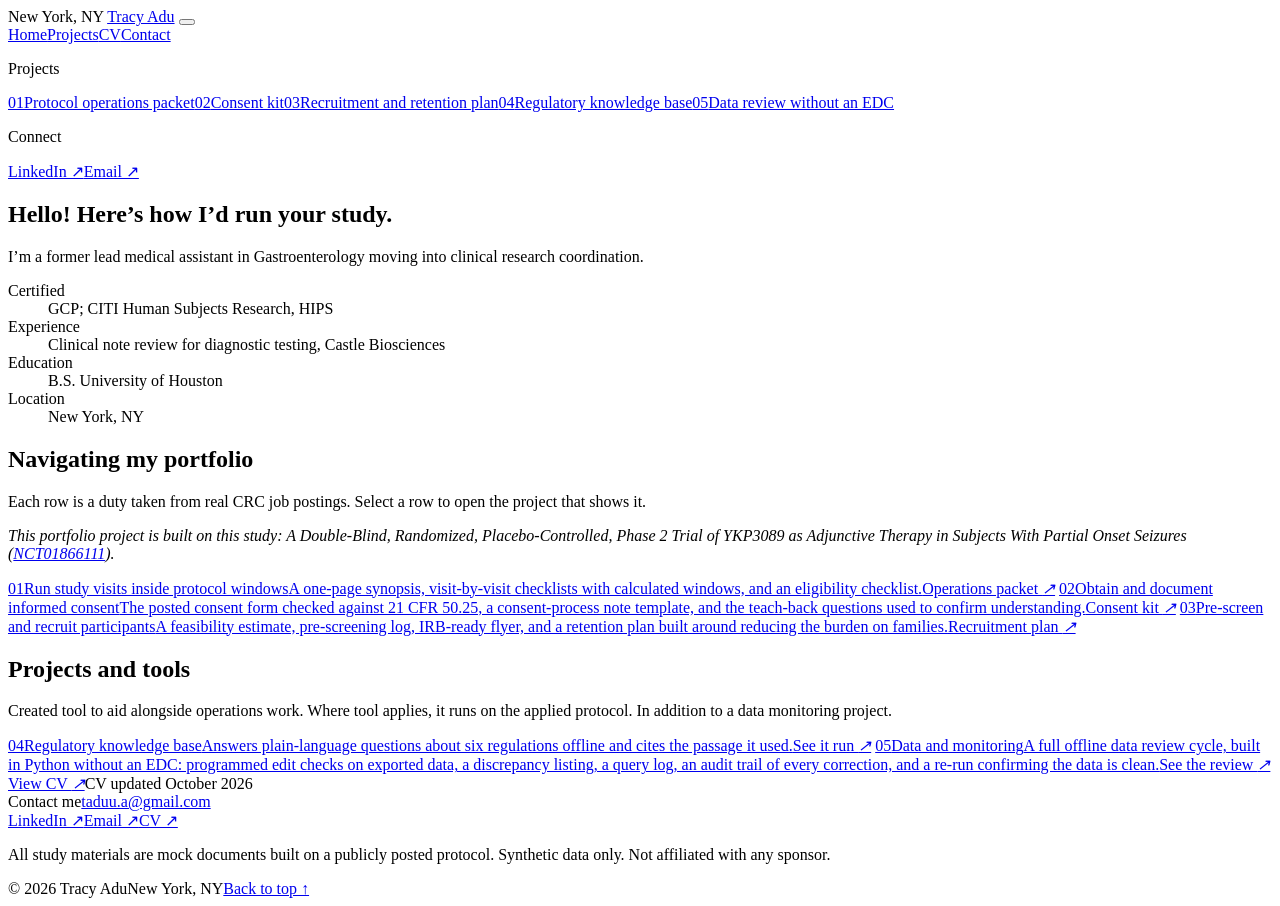
==== index.html @ 3d8b177d "Add files via upload" ====
<!doctype html>
<html lang="en">
<head>
<meta charset="utf-8">
<meta name="viewport" content="width=device-width, initial-scale=1">
<title>Tracy Adu | Clinical research coordination portfolio</title>
<meta name="description" content="A portfolio showing how Tracy Adu would run a study: operations packet, consent kit, recruitment plan, data review and a regulatory knowledge base, all built on one public protocol.">
<meta property="og:title" content="Tracy Adu | Clinical research coordination portfolio">
<meta property="og:description" content="A portfolio showing how Tracy Adu would run a study: operations packet, consent kit, recruitment plan, data review and a regulatory knowledge base, all built on one public protocol.">
<link rel="icon" href="data:image/svg+xml,%3Csvg xmlns='http://www.w3.org/2000/svg' viewBox='0 0 64 64'%3E%3Crect width='64' height='64' rx='14' fill='%231d1d1f'/%3E%3Ctext x='32' y='43' font-family='Arial,sans-serif' font-size='30' font-weight='700' fill='%23ffffff' text-anchor='middle'%3ETA%3C/text%3E%3C/svg%3E">
<link rel="preload" href="fonts/inter-latin-wght-normal.woff2" as="font" type="font/woff2" crossorigin>
<link rel="stylesheet" href="css/styles.css">
<script>document.documentElement.className = 'js';</script>
</head>
<body id="top">
<header class="site-header"><div class="wrap">
  <span class="hd-left">New York, NY</span>
  <a class="hd-name" href="index.html">Tracy Adu</a>
  <button class="menu-btn" type="button" aria-expanded="false" aria-controls="menu" aria-label="Open menu"></button>
</div></header>
<div class="menu-backdrop"></div>
<nav class="menu" id="menu" aria-label="Site">
  <div class="menu-main"><a href="index.html">Home</a><a href="index.html#work">Projects</a><a href="cv.html">CV</a><a href="#contact">Contact</a></div>
  <p class="menu-h">Projects</p>
  <div class="menu-projects"><a href="operations-packet.html"><span>01</span>Protocol operations packet</a><a href="consent-kit.html"><span>02</span>Consent kit</a><a href="recruitment-plan.html"><span>03</span>Recruitment and retention plan</a><a href="regulatory-knowledge-base.html"><span>04</span>Regulatory knowledge base</a><a href="data-review.html"><span>05</span>Data review without an EDC</a></div>
  <div class="menu-connect"><p class="menu-h">Connect</p><a href="https://www.linkedin.com/in/tracy-adu" target="_blank" rel="noopener">LinkedIn ↗</a><a href="mailto:taduu.a@gmail.com">Email ↗</a></div>
</nav>

<main><div class="wrap">
<section class="hero">
  <div class="statement statement--xl"><h1>Hello! Here’s how I’d run your study.</h1> <p>I’m a former lead medical assistant in Gastroenterology moving into clinical research coordination.</p></div>
  <dl class="meta">
    <div><dt>Certified</dt><dd>GCP; CITI Human Subjects Research, HIPS</dd></div>
    <div><dt>Experience</dt><dd>Clinical note review for diagnostic testing, Castle Biosciences</dd></div>
    <div><dt>Education</dt><dd>B.S. University of Houston</dd></div>
    <div><dt>Location</dt><dd>New York, NY</dd></div>
  </dl>
</section>

<section class="sec" id="work">
  <div class="sec-head">
    <h2>Navigating my portfolio</h2>
    <div>
      <p class="statement">Each row is a duty taken from real CRC job postings. <span class="g">Select a row to open the project that shows it.</span></p>
      <p class="aside"><em>This portfolio project is built on this study: A Double-Blind, Randomized, Placebo-Controlled, Phase 2 Trial of YKP3089 as Adjunctive Therapy in Subjects With Partial Onset Seizures (<a href="https://clinicaltrials.gov/study/NCT01866111" target="_blank" rel="noopener">NCT01866111</a>).</em></p>
    </div>
  </div>
  <div class="rows">
    <a class="row" href="operations-packet.html"><span class="n">01</span><span class="duty">Run study visits inside protocol windows</span><span class="desc">A one-page synopsis, visit-by-visit checklists with calculated windows, and an eligibility checklist.</span><span class="open">Operations packet <i aria-hidden="true">↗</i></span></a>
    <a class="row" href="consent-kit.html"><span class="n">02</span><span class="duty">Obtain and document informed consent</span><span class="desc">The posted consent form checked against 21 CFR 50.25, a consent-process note template, and the teach-back questions used to confirm understanding.</span><span class="open">Consent kit <i aria-hidden="true">↗</i></span></a>
    <a class="row" href="recruitment-plan.html"><span class="n">03</span><span class="duty">Pre-screen and recruit participants</span><span class="desc">A feasibility estimate, pre-screening log, IRB-ready flyer, and a retention plan built around reducing the burden on families.</span><span class="open">Recruitment plan <i aria-hidden="true">↗</i></span></a>
  </div>
</section>

<section class="sec" id="tools">
  <div class="sec-head">
    <h2>Projects and tools</h2>
    <p class="statement">Created tool to aid alongside operations work. <span class="g">Where tool applies, it runs on the applied protocol. In addition to a data monitoring project.</span></p>
  </div>
  <div class="rows">
    <a class="row" href="regulatory-knowledge-base.html"><span class="n">04</span><span class="duty">Regulatory knowledge base</span><span class="desc">Answers plain-language questions about six regulations offline and cites the passage it used.</span><span class="open">See it run <i aria-hidden="true">↗</i></span></a>
    <a class="row" href="data-review.html"><span class="n">05</span><span class="duty">Data and monitoring</span><span class="desc">A full offline data review cycle, built in Python without an EDC: programmed edit checks on exported data, a discrepancy listing, a query log, an audit trail of every correction, and a re-run confirming the data is clean.</span><span class="open">See the review <i aria-hidden="true">↗</i></span></a>
  </div>
  <div class="cta-bar"><a class="btn" href="cv.html">View CV <i aria-hidden="true">↗</i></a><span>CV updated October 2026</span></div>
</section>
</div></main>

<footer class="site-footer solo" id="contact"><div class="wrap reveal">
  <div class="foot-top">
    <div><span class="label">Contact me</span><a class="mail" href="mailto:taduu.a@gmail.com">taduu.a@gmail.com</a></div>
    <div class="foot-links"><a href="https://www.linkedin.com/in/tracy-adu" target="_blank" rel="noopener">LinkedIn ↗</a><a href="mailto:taduu.a@gmail.com">Email ↗</a><a href="cv.html">CV ↗</a></div>
  </div>
  <p class="foot-note">All study materials are mock documents built on a publicly posted protocol. Synthetic data only. Not affiliated with any sponsor.</p>
  <div class="foot-row"><span>© 2026 Tracy Adu</span><span id="clock">New York, NY</span><a href="#top">Back to top ↑</a></div>
</div></footer>
<script src="js/site.js" defer></script>
</body>
</html>
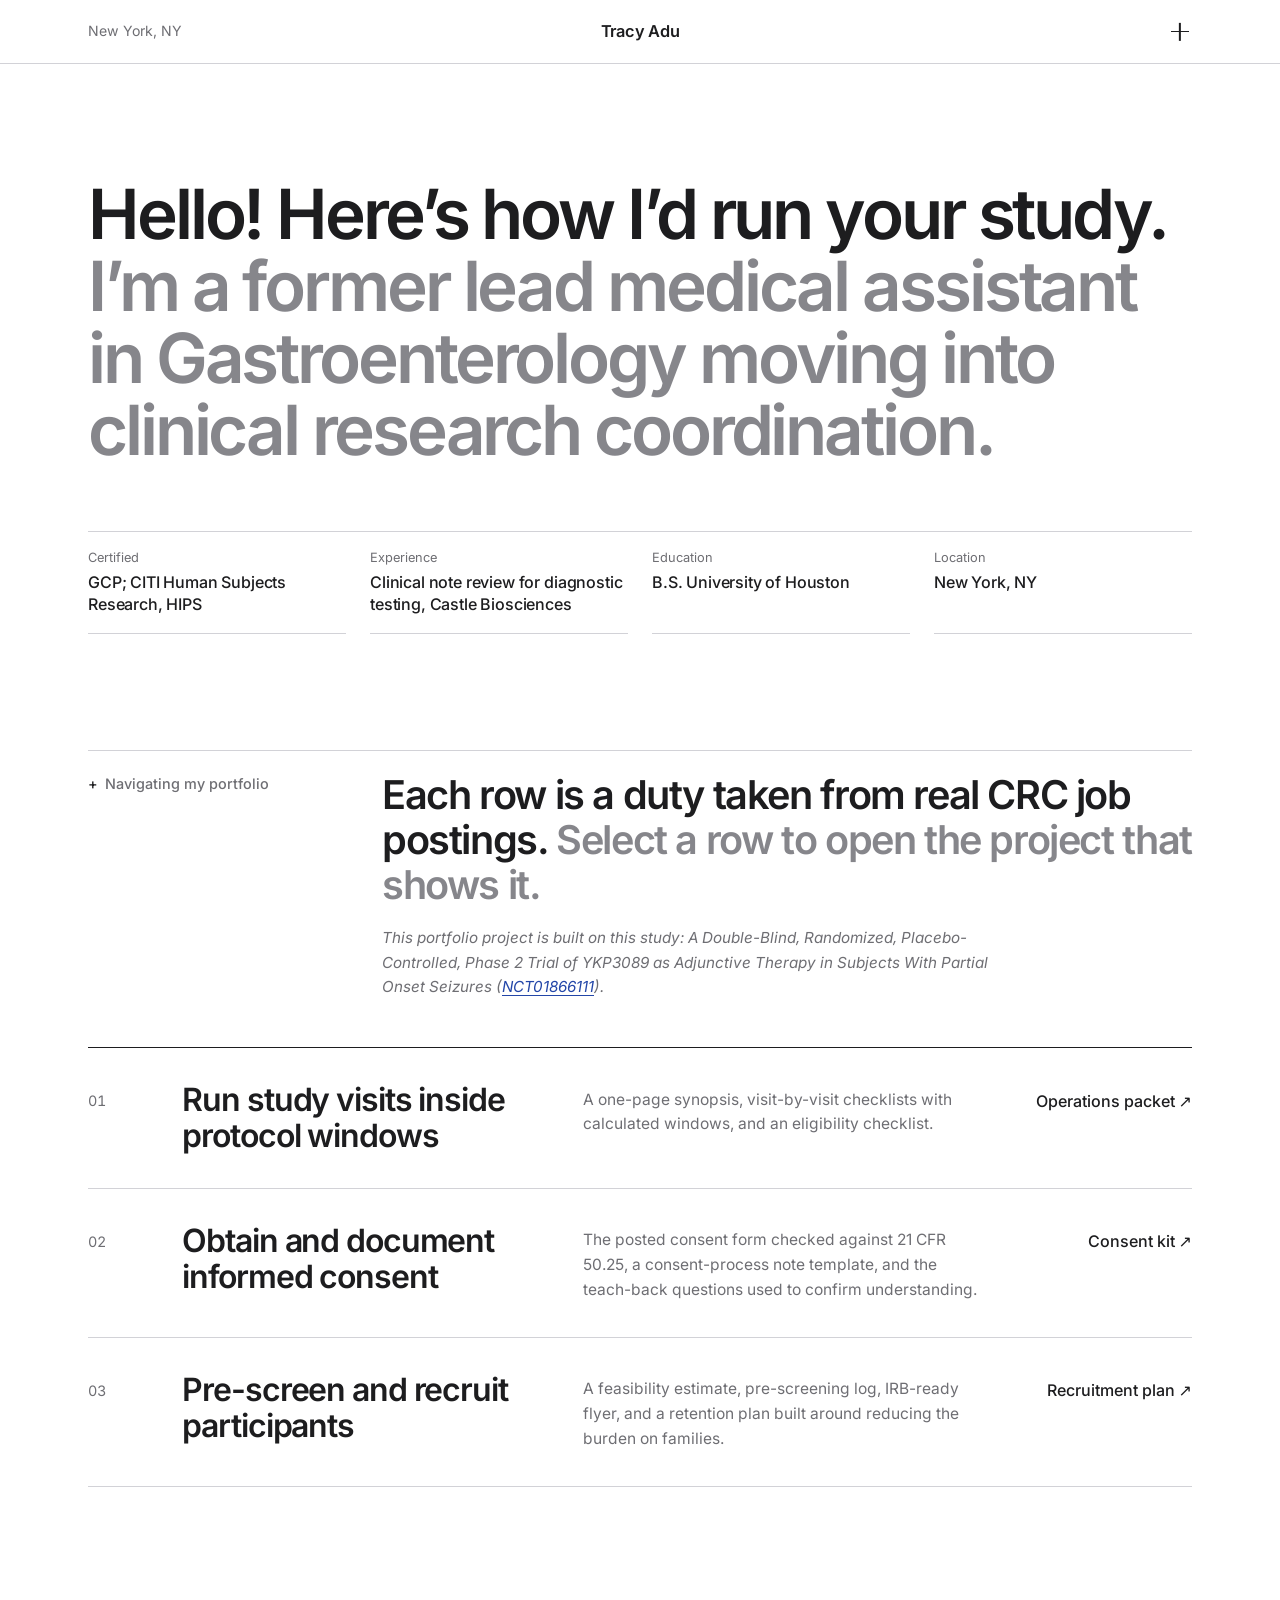
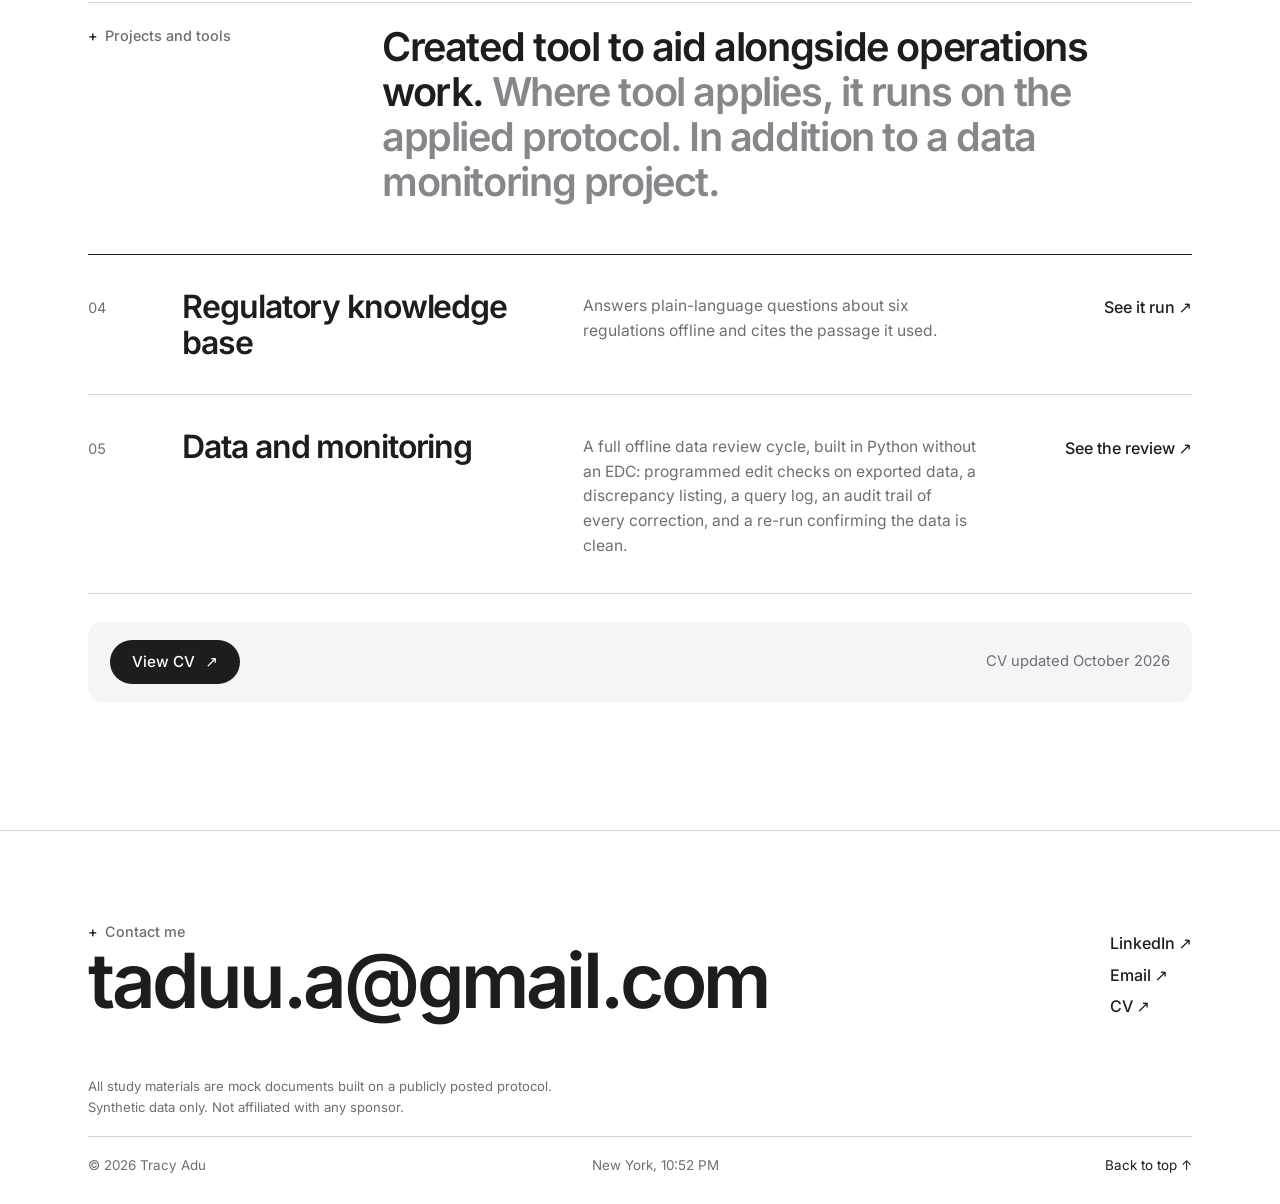
==== commit d0ff2f0d: "Fix asset and download paths to match flat repo layout" ====
--- a/index.html
+++ b/index.html
@@ -8,8 +8,8 @@
 <meta property="og:title" content="Tracy Adu | Clinical research coordination portfolio">
 <meta property="og:description" content="A portfolio showing how Tracy Adu would run a study: operations packet, consent kit, recruitment plan, data review and a regulatory knowledge base, all built on one public protocol.">
 <link rel="icon" href="data:image/svg+xml,%3Csvg xmlns='http://www.w3.org/2000/svg' viewBox='0 0 64 64'%3E%3Crect width='64' height='64' rx='14' fill='%231d1d1f'/%3E%3Ctext x='32' y='43' font-family='Arial,sans-serif' font-size='30' font-weight='700' fill='%23ffffff' text-anchor='middle'%3ETA%3C/text%3E%3C/svg%3E">
-<link rel="preload" href="fonts/inter-latin-wght-normal.woff2" as="font" type="font/woff2" crossorigin>
-<link rel="stylesheet" href="css/styles.css">
+<link rel="preload" href="inter-latin-wght-normal.woff2" as="font" type="font/woff2" crossorigin>
+<link rel="stylesheet" href="styles.css">
 <script>document.documentElement.className = 'js';</script>
 </head>
 <body id="top">
@@ -73,6 +73,6 @@
   <p class="foot-note">All study materials are mock documents built on a publicly posted protocol. Synthetic data only. Not affiliated with any sponsor.</p>
   <div class="foot-row"><span>© 2026 Tracy Adu</span><span id="clock">New York, NY</span><a href="#top">Back to top ↑</a></div>
 </div></footer>
-<script src="js/site.js" defer></script>
+<script src="site.js" defer></script>
 </body>
 </html>
--- a/styles.css
+++ b/styles.css
@@ -0,0 +1,376 @@
+/* Tracy Adu portfolio. One stylesheet for every page. */
+@font-face{font-family:"Inter";src:url("inter-latin-wght-normal.woff2") format("woff2");font-weight:100 900;font-style:normal;font-display:swap}
+@font-face{font-family:"Inter";src:url("inter-latin-wght-italic.woff2") format("woff2");font-weight:100 900;font-style:italic;font-display:swap}
+
+:root{
+  --paper:#fff; --surface:#fff; --ink:#1d1d1f; --ink-2:#333336; --grey:#86868b; --muted:#6e6e73;
+  --line:#d2d2d7; --line-soft:#e8e8ed; --panel:#f5f5f7;
+  --blue:#2346a8; --blue-tint:#e8ecf7; --blue-tint-2:#d3dbf1;
+  --yellow:#f6e27f; --yellow-soft:#fbf3c4; --red:#b3261e;
+  --teal:#0b5563; --teal-tint:#e8f1f2;
+  --wrap:1200px; --gut:clamp(20px,4vw,48px); --r:14px; --hd:64px;
+  --sans:"Inter","Helvetica Neue",Arial,system-ui,sans-serif;
+  --mono:ui-monospace,"SF Mono",Menlo,Consolas,monospace;
+}
+*,*::before,*::after{box-sizing:border-box}
+html{-webkit-text-size-adjust:100%;scroll-padding-top:calc(var(--hd) + 20px)}
+body{margin:0;padding-top:var(--hd);background:var(--paper);color:var(--ink);font:400 1rem/1.6 var(--sans);-webkit-font-smoothing:antialiased;text-rendering:optimizeLegibility}
+body.menu-open{overflow:hidden}
+img,svg{max-width:100%}
+h1,h2,h3,h4,p,dl,dd,ul,ol,figure{margin:0}
+ul,ol{padding:0;list-style:none}
+a{color:var(--blue);text-decoration-thickness:1px;text-underline-offset:.2em}
+a:hover{text-decoration-thickness:2px}
+:focus-visible{outline:2px solid var(--blue);outline-offset:3px;border-radius:4px}
+table{border-collapse:collapse;width:100%}
+th{text-align:left;font-weight:600}
+button{font:inherit;color:inherit}
+.wrap{max-width:var(--wrap);margin-inline:auto;padding-inline:var(--gut)}
+.scroll-x{overflow-x:auto;-webkit-overflow-scrolling:touch}
+.muted{color:var(--muted)}
+.small{font-size:.82rem;line-height:1.5}
+
+/* Header: fixed, identical on every page */
+.site-header{position:fixed;inset:0 0 auto 0;z-index:40;height:var(--hd);background:#fff;border-bottom:1px solid var(--line)}
+.site-header .wrap{display:grid;grid-template-columns:1fr auto 1fr;align-items:center;height:100%;gap:16px}
+.hd-left{font-size:.88rem;color:var(--muted)}
+.hd-name{font-weight:600;font-size:1.02rem;letter-spacing:-.015em;color:var(--ink);text-decoration:none}
+.menu-btn{justify-self:end;width:40px;height:40px;margin-right:-8px;border:0;border-radius:50%;background:none;cursor:pointer;position:relative;transition:background .2s ease,transform .35s cubic-bezier(.2,.8,.2,1)}
+.menu-btn:hover{background:var(--panel)}
+.menu-btn::before,.menu-btn::after{content:"";position:absolute;left:50%;top:50%;width:18px;height:1.75px;margin:-1px 0 0 -9px;background:var(--ink)}
+.menu-btn::after{transform:rotate(90deg)}
+.menu-btn[aria-expanded="true"]{transform:rotate(45deg)}
+
+/* Slide-in menu */
+.menu-backdrop{position:fixed;inset:0;z-index:30;background:rgba(29,29,31,.28);backdrop-filter:blur(10px);-webkit-backdrop-filter:blur(10px);opacity:0;visibility:hidden;transition:opacity .35s ease,visibility 0s .35s}
+.menu{position:fixed;top:0;right:0;z-index:35;width:min(520px,100%);height:100dvh;background:#fff;padding:calc(var(--hd) + clamp(28px,5vh,56px)) clamp(24px,4vw,48px) 32px;display:flex;flex-direction:column;overflow-y:auto;transform:translateX(100%);visibility:hidden;transition:transform .45s cubic-bezier(.2,.8,.2,1),visibility 0s .45s}
+.menu-open .menu{transform:none;visibility:visible;transition-delay:0s}
+.menu-open .menu-backdrop{opacity:1;visibility:visible;transition-delay:0s}
+.menu a{color:var(--ink);text-decoration:none;transition:color .2s ease}
+.menu a:hover{color:var(--grey)}
+.menu-main a{display:block;font-size:clamp(2.2rem,6vw,3.25rem);line-height:1.12;letter-spacing:-.04em;font-weight:600;padding:4px 0}
+.menu .menu-h{font-size:.82rem;font-weight:500;color:var(--muted);letter-spacing:0;margin:clamp(28px,5vh,48px) 0 10px}
+.menu-projects a{display:grid;grid-template-columns:34px 1fr;padding:9px 0;border-top:1px solid var(--line-soft);font-weight:500}
+.menu-projects a span{color:var(--muted);font-variant-numeric:tabular-nums;font-size:.86rem;padding-top:.1em}
+.menu-connect{display:flex;gap:22px;font-weight:500;font-size:.95rem;margin-top:auto;padding-top:28px}
+.menu-connect .menu-h{margin:0 8px 0 0;align-self:center}
+
+.banner{background:var(--yellow-soft);font-size:.82rem;font-weight:500;line-height:1.4}
+.banner .wrap{padding-block:10px}
+
+/* Type */
+.title{font-size:clamp(2.5rem,6.4vw,5.25rem);line-height:1;letter-spacing:-.045em;font-weight:600;text-wrap:balance}
+h2{font-size:clamp(1.5rem,2.6vw,2.1rem);line-height:1.12;letter-spacing:-.03em;font-weight:600}
+h3{font-size:1.15rem;line-height:1.25;letter-spacing:-.02em;font-weight:600}
+.lede{font-size:clamp(1.1rem,1.6vw,1.35rem);line-height:1.45;color:var(--muted);max-width:60ch;letter-spacing:-.01em}
+.statement{font-size:clamp(1.5rem,3.1vw,2.6rem);line-height:1.14;letter-spacing:-.035em;font-weight:600;color:var(--ink);text-wrap:pretty;max-width:26em}
+.statement h1,.statement>p{display:inline;font:inherit;letter-spacing:inherit}
+.statement .g,.statement>p{color:var(--grey)}
+.statement--xl{font-size:clamp(2.1rem,5.4vw,4.4rem);line-height:1.04;letter-spacing:-.045em;max-width:17em}
+.label,.sec-head>h2{display:block;font-size:.9rem;line-height:1.5;font-weight:500;color:var(--muted);letter-spacing:0;text-wrap:balance}
+.label::before,.sec-head>h2::before{content:"+";color:var(--ink);margin-right:.5em}
+.eyebrow{font-size:.76rem;font-weight:500;letter-spacing:.09em;text-transform:uppercase;color:var(--muted)}
+.back{display:inline-flex;gap:.5em;align-items:center;font-size:.9rem;font-weight:500;color:var(--ink);text-decoration:none}
+.back:hover{color:var(--grey)}
+.back .arr{display:inline-block;transition:transform .2s ease}
+.back:hover .arr{transform:translateX(-3px)}
+.aside{font-size:.95rem;color:var(--muted);margin-top:18px;max-width:62ch}
+
+/* Sections: label on the left, statement on the right */
+.sec{padding-top:clamp(72px,9vw,128px)}
+.sec-head{display:grid;grid-template-columns:minmax(0,1fr) minmax(0,3fr);gap:16px 24px;border-top:1px solid var(--line);padding-top:22px;margin-bottom:clamp(28px,4vw,48px)}
+.sec-head+.sec-head{margin-top:clamp(56px,7vw,96px)}
+.offset{margin-left:calc(25% + 6px)}
+.page-hero{padding-top:clamp(28px,4vw,48px)}
+.page-hero .eyebrow{margin-top:clamp(40px,6vw,80px)}
+.page-hero .title{margin:14px 0 22px}
+.grid-2{display:grid;gap:24px;grid-template-columns:repeat(2,minmax(0,1fr));align-items:start}
+.grid-3{display:grid;gap:20px;grid-template-columns:repeat(3,minmax(0,1fr))}
+.split-55{display:grid;gap:24px;grid-template-columns:minmax(0,1.15fr) minmax(0,1fr);align-items:start}
+.split-arrow{display:grid;gap:18px;grid-template-columns:minmax(0,1.15fr) auto minmax(0,1fr);align-items:start}
+.split-arrow>.go{color:var(--grey);font-size:1.5rem;align-self:center}
+.stack{display:grid;gap:20px}
+
+/* Surfaces */
+.panel{background:var(--surface);border:1px solid var(--line);border-radius:var(--r);padding:clamp(20px,2.6vw,32px)}
+.panel--doc{border-color:var(--ink);border-radius:6px}
+.panel--tint{background:var(--panel);border-color:var(--line)}
+.panel-head{display:flex;justify-content:space-between;align-items:baseline;gap:16px;flex-wrap:wrap;margin-bottom:16px}
+.cap{font-size:.82rem;color:var(--muted);font-weight:500;margin-bottom:14px}
+.card{background:var(--panel);border-color:transparent}
+.card h3{margin-bottom:8px}
+.card p{color:var(--muted)}
+.tag{display:inline-block;background:var(--yellow);font-size:.72rem;font-weight:600;padding:3px 10px;border-radius:999px;margin-bottom:12px}
+.chip{display:inline-block;background:var(--panel);border:1px solid var(--line);font-size:.78rem;font-weight:500;padding:4px 12px;border-radius:999px}
+.chip--y{background:var(--yellow);border-color:transparent} .chip--plain{border-color:transparent;color:var(--muted)}
+.pills{display:flex;flex-wrap:wrap;gap:10px}
+.pills li{border:1px solid var(--line);border-radius:999px;padding:8px 18px;font-size:.95rem;font-weight:500}
+.callout{background:var(--panel);padding:14px 16px;border-radius:10px;font-size:.93rem}
+.note-grid{display:grid;grid-template-columns:repeat(var(--n,3),minmax(0,1fr));background:var(--panel);border-radius:10px;margin-top:24px}
+.note-grid>div{padding:18px 20px;border-left:1px solid var(--line);font-size:.86rem;color:var(--muted)}
+.note-grid>div:first-child{border-left:0}
+.note-grid strong{display:block;color:var(--ink);margin-bottom:3px}
+
+/* Fact strip under page titles */
+.meta{display:grid;grid-template-columns:repeat(4,minmax(0,1fr));column-gap:24px;border-top:1px solid var(--line);margin-top:clamp(36px,5vw,64px)}
+.meta>div{padding:16px 0 18px;border-bottom:1px solid var(--line)}
+.meta dt{font-size:.8rem;color:var(--muted)}
+.meta dd{font-size:1rem;line-height:1.35;margin-top:4px;font-weight:500;letter-spacing:-.01em}
+
+/* Rule lists: a pill for the rule, plain text for what it covers */
+.kv li{display:flex;align-items:center;gap:16px;padding:12px 0;border-bottom:1px solid var(--line-soft)}
+.kv li:first-child{padding-top:0}
+.kv b{flex:none;border:1px solid var(--line);border-radius:999px;padding:5px 14px;font-size:.86rem;font-weight:500;white-space:nowrap}
+.kv span{color:var(--muted)}
+
+/* Buttons: dark pills */
+.docs{display:flex;flex-wrap:wrap;gap:12px}
+.doc,.btn{display:inline-flex;align-items:center;gap:10px;background:var(--ink);color:#fff;border:0;border-radius:999px;padding:13px 22px;font-weight:500;font-size:.95rem;line-height:1.2;text-decoration:none;transition:background .2s ease,transform .15s ease}
+.doc:hover,.btn:hover{background:#3d3d42}
+.doc:active,.btn:active{transform:scale(.97)}
+.doc svg,.btn svg,.btn i{flex:none;font-style:normal;transition:transform .25s ease}
+.doc:hover svg,.btn:hover svg{transform:translateY(2px)}
+.btn:hover i{transform:translate(2px,-2px)}
+.doc small{font-size:.72rem;font-weight:500;color:#b9b9c0;margin-left:2px}
+.cta-bar{display:flex;justify-content:space-between;align-items:center;gap:16px;flex-wrap:wrap;background:var(--panel);border-radius:var(--r);padding:18px 22px;margin-top:28px;font-size:.92rem;color:var(--muted)}
+
+/* Generic tables */
+.tbl th{font-size:.78rem;padding:0 12px 10px 0;border-bottom:1px solid var(--ink);vertical-align:bottom}
+.tbl td{padding:11px 12px 11px 0;border-bottom:1px solid var(--line-soft);vertical-align:top;font-size:.9rem;line-height:1.45}
+.tbl tr:last-child td{border-bottom:0}
+.tbl .m{color:var(--muted)} .tbl .b{font-weight:600} .tbl .r{text-align:right}
+
+/* Next project */
+.next{margin-top:clamp(80px,10vw,144px);border-top:1px solid var(--line)}
+.next a{display:block;padding:clamp(40px,6vw,80px) 0;color:var(--ink);text-decoration:none}
+.next .label{margin-bottom:12px}
+.next .big{display:block;font-size:clamp(2.2rem,6.4vw,5rem);line-height:1.02;letter-spacing:-.045em;font-weight:600;text-wrap:balance;transition:color .2s ease}
+.next .big i{font-style:normal;transition:transform .3s ease;display:inline-block}
+.next a:hover .big{color:var(--grey)}
+.next a:hover .big i{transform:translate(8px,-8px)}
+
+/* Footer: fades in as you reach it */
+.site-footer{border-top:1px solid var(--line)}
+.site-footer.solo{margin-top:clamp(80px,10vw,144px)}
+.site-footer .wrap{padding-block:clamp(48px,7vw,96px) 28px}
+.js .reveal{opacity:0;transform:translateY(28px);transition:opacity .9s ease,transform .9s cubic-bezier(.2,.8,.2,1)}
+.js .reveal.in{opacity:1;transform:none}
+.foot-top{display:flex;justify-content:space-between;align-items:flex-end;gap:32px;flex-wrap:wrap}
+.mail{display:block;font-size:clamp(1.8rem,6vw,4.75rem);letter-spacing:-.045em;font-weight:600;line-height:1.02;color:var(--ink);text-decoration:none;overflow-wrap:anywhere;transition:color .2s ease}
+.mail:hover{color:var(--grey)}
+.foot-links{display:grid;gap:6px;font-weight:500}
+.foot-links a,.foot-row a{color:var(--ink);text-decoration:none}
+.foot-links a:hover,.foot-row a:hover{color:var(--grey)}
+.foot-note{font-size:.82rem;color:var(--muted);max-width:60ch;margin-top:clamp(32px,5vw,56px)}
+.foot-row{display:flex;justify-content:space-between;gap:12px 24px;flex-wrap:wrap;margin-top:18px;padding-top:18px;border-top:1px solid var(--line);font-size:.84rem;color:var(--muted)}
+
+/* Home */
+.hero{padding-top:clamp(56px,9vw,120px)}
+.rows{border-top:1px solid var(--ink)}
+.row{display:grid;grid-template-columns:56px minmax(0,1.1fr) minmax(0,1.2fr) 176px;gap:clamp(14px,3vw,40px);align-items:start;padding:clamp(22px,3vw,34px) 0;border-bottom:1px solid var(--line);color:var(--ink);text-decoration:none;transition:padding .3s ease,background .3s ease}
+.row:hover{background:var(--panel);padding-inline:18px}
+.row .n{font-size:.9rem;color:var(--muted);font-variant-numeric:tabular-nums;padding-top:.5em}
+.row .duty{font-size:clamp(1.35rem,2.5vw,2rem);line-height:1.12;letter-spacing:-.035em;font-weight:600}
+.row .desc{color:var(--muted);font-size:.97rem;padding-top:.35em}
+.row .open{font-weight:500;white-space:nowrap;padding-top:.4em;justify-self:end}
+.row .open i{font-style:normal;display:inline-block;transition:transform .25s ease}
+.row:hover .open i{transform:translate(3px,-3px)}
+
+/* CV */
+.cv-head{display:flex;justify-content:space-between;align-items:flex-end;gap:24px;flex-wrap:wrap}
+.cv-contact{display:flex;gap:8px 22px;flex-wrap:wrap;margin-top:16px;font-size:.95rem;color:var(--muted)}
+.cv-sec{display:grid;grid-template-columns:minmax(0,1fr) minmax(0,3fr);gap:24px;padding-top:22px;margin-top:clamp(48px,6vw,80px);border-top:1px solid var(--line)}
+.cv-sec>h2{font-size:.9rem;line-height:1.5;font-weight:500;color:var(--muted);letter-spacing:0}
+.cv-sec>h2::before{content:"+";color:var(--ink);margin-right:.5em}
+.cv-item{display:grid;grid-template-columns:150px minmax(0,1fr);gap:20px;padding:0 0 28px}
+.cv-item:last-child{padding-bottom:0}
+.cv-when{font-size:.84rem;color:var(--muted);line-height:1.5;padding-top:.2em}
+.cv-item h3{font-size:1.08rem}
+.cv-item h3 a{color:var(--ink)}
+.cv-role{font-style:italic;margin-top:2px}
+.cv-sup{font-size:.86rem;color:var(--muted);margin-top:2px}
+.cv-item ul{margin-top:10px;display:grid;gap:7px}
+.cv-item li{padding-left:18px;position:relative;color:var(--ink-2);max-width:68ch}
+.cv-item li::before{content:"";position:absolute;left:3px;top:.72em;width:4px;height:4px;border-radius:50%;background:var(--grey)}
+.cv-skill{display:grid;grid-template-columns:150px minmax(0,1fr);gap:20px;padding-bottom:16px}
+.cv-skill dt{font-weight:600;font-size:.93rem}
+.cv-skill dd{color:var(--ink-2);max-width:68ch}
+
+/* Operations: schedule table, checklist, timeline */
+.sched th{text-align:center;font-size:.72rem;line-height:1.25;padding:6px 4px 8px;border-bottom:2px solid #8a909d}
+.sched th:first-child{text-align:left;padding-left:6px}
+.sched td{text-align:center;padding:7px 4px;border-bottom:1px solid var(--line-soft);font-size:.86rem;font-weight:600}
+.sched td:first-child{text-align:left;font-weight:400;padding-left:6px;white-space:nowrap}
+.sched .hl{background:var(--yellow)}
+.check{display:grid}
+.check li{display:grid;grid-template-columns:18px 1fr;gap:12px;padding:10px 0;border-bottom:1px solid var(--line-soft);font-size:.94rem;line-height:1.4}
+.check li::before{content:"";width:16px;height:16px;border:1.5px solid #9aa1ad;border-radius:3px;margin-top:2px}
+.sign{display:grid;grid-template-columns:2fr 1fr;gap:24px;margin-top:22px}
+.sign span{border-bottom:1px solid var(--ink);padding-bottom:5px;font-size:.82rem;color:var(--muted)}
+.tl{position:relative;min-width:880px;padding:0 22px;margin-top:8px}
+.tl-phases{position:relative;height:26px}
+.tl-phases span{position:absolute;top:0;height:26px;left:calc((var(--a) + 56)/218*100%);right:calc(100% - (var(--b) + 56)/218*100%);font-size:.72rem;font-weight:600;padding:0 8px;display:flex;align-items:center;white-space:nowrap;overflow:hidden;background:var(--line-soft);border-radius:3px}
+.tl-phases .t{background:var(--blue-tint)} .tl-phases .m{background:var(--blue-tint-2)}
+.tl-axis{position:relative;height:74px;margin-top:14px}
+.tl-axis::before{content:"";position:absolute;left:-22px;right:-22px;top:12px;height:1px;background:var(--line)}
+.tl-v{position:absolute;left:calc((var(--d) + 56)/218*100%);transform:translateX(-50%);text-align:center;font-size:.72rem;line-height:1.3;white-space:nowrap}
+.tl-v::before{content:"";display:block;width:18px;height:22px;margin:1px auto 10px;background:var(--blue-tint);border:1px solid var(--blue);border-radius:2px}
+.tl-v.v7::before{width:26px;background:var(--yellow);border-color:var(--ink)}
+.tl-v b{display:block;font-weight:700}
+.tl-c{position:absolute;top:7px;left:calc((var(--d) + 56)/218*100%);transform:translateX(-50%);width:10px;height:10px;border:2px solid var(--ink);border-radius:50%;background:var(--surface)}
+.legend{display:flex;flex-wrap:wrap;gap:8px 26px;font-size:.82rem;color:var(--muted);margin-top:8px}
+.legend i{display:inline-block;width:16px;height:12px;border:1px solid var(--blue);background:var(--blue-tint);margin-right:8px;vertical-align:-1px;border-radius:2px}
+.legend i.c{width:10px;height:10px;border:2px solid var(--ink);border-radius:50%;background:var(--surface)}
+.legend i.y{background:var(--yellow);border-color:var(--ink)}
+
+/* Consent kit */
+.excerpt{display:grid;grid-template-columns:minmax(0,1fr) 150px;gap:8px 22px;align-items:start}
+.excerpt h4{grid-column:1/-1;font-size:.82rem;font-weight:700;margin-top:6px}
+.excerpt p{font-size:.95rem;line-height:1.6}
+.excerpt mark,.hl-y{background:var(--yellow);color:inherit;padding:2px 2px;-webkit-box-decoration-break:clone;box-decoration-break:clone}
+.excerpt aside{border:1px solid var(--blue);border-radius:3px;padding:8px 10px;font-size:.78rem;line-height:1.35}
+.excerpt aside b{display:block;color:var(--blue)}
+.skel{grid-column:1/-1;height:20px;margin:10px 0 8px;background:linear-gradient(var(--line-soft) 0 6px,transparent 6px 14px,var(--line-soft) 14px 20px) left/78% 100% no-repeat}
+.track{font-size:.97rem;line-height:1.6}
+.track del{color:var(--red)} .track ins{color:var(--blue);text-decoration:underline}
+.why{border-top:1px solid var(--line-soft);margin-top:16px;padding-top:12px;font-size:.84rem;color:var(--muted)}
+.scenario{background:var(--panel);padding:10px 14px;border-radius:4px;display:flex;flex-wrap:wrap;gap:6px 18px;font-size:.86rem;margin-bottom:16px}
+.scenario b{margin-right:4px}
+.box{display:inline-block;width:13px;height:13px;border:1.5px solid #9aa1ad;border-radius:2px;margin-right:6px;vertical-align:-2px;background:var(--surface)}
+.box.on{background:var(--ink);border-color:var(--ink);position:relative}
+.box.on::after{content:"";position:absolute;left:3px;top:0;width:4px;height:8px;border:solid #fff;border-width:0 2px 2px 0;transform:rotate(45deg)}
+.note td{padding:11px 10px;border-bottom:1px solid var(--line-soft);vertical-align:top;font-size:.92rem;line-height:1.45}
+.note td:first-child{font-weight:600;width:27%}
+.note td:last-child{font-size:.76rem;font-weight:700;color:var(--blue);width:24%}
+.note tr.hl td{background:var(--yellow-soft)}
+.teach{counter-reset:q;display:grid;gap:10px;margin:14px 0 18px}
+.teach li{counter-increment:q;display:grid;grid-template-columns:22px 1fr;font-size:.97rem;line-height:1.45}
+.teach li::before{content:counter(q) ".";color:var(--muted);font-variant-numeric:tabular-nums}
+
+/* Recruitment */
+.funnel td,.funnel th{white-space:normal}
+.funnel td:nth-child(5){text-align:right;font-weight:700;font-size:1rem}
+.funnel th:nth-child(5){text-align:right}
+.funnel td:last-child{width:27%;min-width:150px;padding-right:0}
+.bar{display:block;height:14px;background:#eef1f4;border-radius:2px;position:relative;margin-top:4px}
+.bar::before{content:"";position:absolute;inset:0 auto 0 0;width:var(--w);min-width:4px;background:var(--blue);border-radius:2px}
+.bar.end::before{background:var(--ink)}
+.inline-tag{font-size:.72rem;font-weight:700;color:var(--blue);margin-left:6px}
+.flyer{container-type:inline-size;background:#fff;border-top:1.6cqw solid var(--teal);box-shadow:0 1px 2px rgba(21,34,59,.12),0 8px 24px rgba(21,34,59,.08);color:#14212b}
+.flyer-in{padding:4.2cqw 5.6cqw 5cqw;font-size:2.05cqw;line-height:1.38}
+.flyer .eyebrow{font-size:1.75cqw;font-weight:700;letter-spacing:.08em;color:var(--teal)}
+.flyer .head{font-size:10.2cqw;line-height:1;font-weight:700;letter-spacing:-.03em;color:var(--teal);margin:1.6cqw 0 3.2cqw}
+.flyer .dek{font-size:2.5cqw;font-weight:600;line-height:1.3}
+.flyer-cols{display:grid;grid-template-columns:1fr 1.12fr;gap:3cqw;margin-top:2.4cqw}
+.flyer h4{font-size:2.6cqw;margin-bottom:1.2cqw}
+.flyer ul{display:grid;gap:1.2cqw}
+.flyer li{padding-left:2.4cqw;position:relative}
+.flyer li::before{content:"";position:absolute;left:.5cqw;top:1.15cqw;width:.75cqw;height:.75cqw;border-radius:50%;background:currentColor}
+.flyer .fine{font-size:1.75cqw;margin-top:1.6cqw}
+.flyer .fbox{border:.35cqw solid var(--teal);padding:1.8cqw 2cqw;margin-top:2cqw}
+.flyer .fbox b{display:block}
+.flyer .inv{background:var(--teal-tint);padding:2.6cqw 2.8cqw}
+.flyer .call{border-top:.4cqw solid var(--teal);margin-top:9cqw;padding-top:2.2cqw;display:flex;justify-content:space-between;gap:3cqw;align-items:flex-start}
+.flyer .phone{font-size:4.6cqw;font-weight:700;color:var(--teal);line-height:1.15}
+.flyer .stamp{border:.3cqw dashed #6b7480;padding:2.6cqw 1.6cqw;font-size:1.6cqw;text-align:center;color:#5a6577;width:26cqw;flex:none}
+.flyer .tiny{font-size:1.45cqw;color:#5a6577;margin-top:2.4cqw}
+.lines li{padding:16px 22px;border-top:1px solid var(--line)}
+.lines li:first-child{border-top:0}
+.lines b{display:block;font-size:1rem}
+.lines span{color:var(--muted);font-size:.93rem}
+.dots li{padding-left:18px;position:relative;margin-top:10px;font-size:.93rem}
+.dots li::before{content:"";position:absolute;left:3px;top:.7em;width:4px;height:4px;border-radius:50%;background:var(--ink)}
+
+/* Data review */
+.steps{display:grid;grid-template-columns:repeat(5,minmax(0,1fr));border:1px solid var(--ink);border-radius:4px;background:var(--surface);overflow:hidden}
+.steps li{padding:22px 20px;border-left:1px solid var(--ink)}
+.steps li:first-child{border-left:0}
+.steps li.done{background:var(--yellow)}
+.steps small{display:block;font-size:.76rem;font-weight:700;color:var(--blue)}
+.steps li.done small{color:var(--ink)}
+.steps b{display:block;font-size:clamp(2rem,3.6vw,2.9rem);line-height:1.1;letter-spacing:-.035em;font-weight:700;margin:2px 0 8px}
+.steps span{font-size:.88rem;color:var(--muted);line-height:1.45;display:block}
+.steps li.done span{color:var(--ink)}
+.checks li{display:grid;grid-template-columns:52px 1fr auto;gap:10px;padding:10px 0;border-top:1px solid var(--line-soft);font-size:.9rem;line-height:1.4}
+.checks li:first-child{border-top:0}
+.checks b{font-weight:700}
+.checks em{font-style:normal;font-size:.72rem;color:var(--muted)}
+.checks em.h{color:var(--ink);font-weight:700}
+.code{background:var(--ink);color:#e6ebf5;border-radius:var(--r);padding:24px;font:400 .8rem/1.65 var(--mono);overflow-x:auto;white-space:pre;tab-size:4}
+.code .c{color:#9aa6bd}
+.q-card h3{font-size:1.14rem}
+.q-rows{display:grid;grid-template-columns:104px 1fr;gap:10px 14px;font-size:.9rem;line-height:1.45}
+.q-rows dt{font-weight:600}
+.q-rows dt.dr{color:var(--blue)}
+.q-rows dd.site{color:var(--muted)}
+.q-foot{display:flex;gap:8px;flex-wrap:wrap;border-top:1px solid var(--line-soft);margin-top:16px;padding-top:14px}
+.audit td{white-space:nowrap}
+.audit del{color:var(--red)}
+.stats{display:grid;grid-template-columns:repeat(4,minmax(0,1fr));background:var(--surface);border:1px solid var(--line);border-radius:var(--r);overflow:hidden}
+.stats div{padding:22px 24px;border-left:1px solid var(--line)}
+.stats div:first-child{border-left:0}
+.stats b{display:block;font-size:clamp(1.8rem,3vw,2.4rem);letter-spacing:-.035em;line-height:1.1;font-weight:700}
+.stats span{font-size:.84rem;color:var(--muted);line-height:1.4;display:block;margin-top:4px}
+.resbar{display:flex;height:26px;gap:2px;margin:6px 0 14px}
+.resbar i{display:block;background:var(--blue)} .resbar i.b{background:#9fafd8} .resbar i.c{background:var(--yellow)}
+.key{display:flex;flex-wrap:wrap;gap:8px 22px;font-size:.88rem}
+.key i{display:inline-block;width:11px;height:11px;background:var(--blue);margin-right:8px}
+.key i.b{background:#9fafd8} .key i.c{background:var(--yellow);border:1px solid #b7a23b}
+
+/* Regulatory knowledge base */
+.video{position:relative;aspect-ratio:16/9;background:var(--ink);border-radius:var(--r);overflow:hidden}
+.video iframe{position:absolute;inset:0;width:100%;height:100%;border:0}
+.spec{border-top:1px solid var(--ink)}
+.spec div{display:grid;grid-template-columns:minmax(90px,1fr) minmax(0,3.4fr);gap:20px;padding:16px 0;border-bottom:1px solid var(--line)}
+.spec dt{color:var(--muted);font-size:.93rem}
+.spec dd{font-size:1.05rem;line-height:1.4}
+.prose p{font-size:clamp(1.05rem,1.5vw,1.22rem);line-height:1.55;color:var(--ink-2);max-width:60ch}
+.prose p+p{margin-top:18px}
+.phases{counter-reset:p;border-top:1px solid var(--ink)}
+.phases li{counter-increment:p;display:grid;grid-template-columns:56px minmax(0,1fr) minmax(0,2.2fr);gap:clamp(14px,3vw,40px);padding:20px 0;border-bottom:1px solid var(--line);align-items:baseline}
+.phases li::before{content:counter(p,decimal-leading-zero);font-size:.9rem;color:var(--muted);font-variant-numeric:tabular-nums}
+.phases b{font-size:1.25rem;letter-spacing:-.02em;font-weight:600}
+.phases span{color:var(--muted)}
+
+.g-flyer{grid-template-columns:minmax(0,.66fr) minmax(0,1fr)}
+.g-script{grid-template-columns:minmax(0,1.5fr) minmax(0,1fr)}
+.statement del{color:var(--red)} .statement ins{color:var(--blue);text-decoration:underline;text-decoration-thickness:2px}
+.mt-s{margin-top:18px}.mt-m{margin-top:36px}.mt-l{margin-top:clamp(36px,5vw,64px)}
+
+/* Small screens */
+@media (max-width:900px){
+  .sec-head,.grid-2,.split-55,.split-arrow,.cv-sec,.g-flyer,.g-script{grid-template-columns:minmax(0,1fr)}
+  .offset{margin-left:0}
+  .split-arrow>.go{transform:rotate(90deg);justify-self:center}
+  .grid-3{grid-template-columns:minmax(0,1fr)}
+  .meta{grid-template-columns:repeat(2,minmax(0,1fr))}
+  .row{grid-template-columns:36px minmax(0,1fr)}
+  .row .desc,.row .open{grid-column:2;justify-self:start}
+  .row:hover{padding-inline:0;background:none}
+  .steps{grid-template-columns:repeat(2,minmax(0,1fr))}
+  .steps li{border-left:0;border-top:1px solid var(--ink)}
+  .steps li:first-child{border-top:0}
+  .steps li:nth-child(even){border-left:1px solid var(--ink)}
+  .stats{grid-template-columns:repeat(2,minmax(0,1fr))}
+  .stats div{border-top:1px solid var(--line)}
+  .stats div:nth-child(-n+2){border-top:0}
+  .stats div:nth-child(odd){border-left:0}
+  .note-grid{grid-template-columns:minmax(0,1fr)}
+  .note-grid>div{border-left:0;border-top:1px solid var(--line)}
+  .note-grid>div:first-child{border-top:0}
+  .phases li{grid-template-columns:36px minmax(0,1fr)}
+  .phases span{grid-column:2}
+}
+@media (max-width:620px){
+  .cv-item,.cv-skill{grid-template-columns:minmax(0,1fr);gap:4px}
+  .excerpt{grid-template-columns:minmax(0,1fr)}
+  .excerpt aside{justify-self:start}
+  .q-rows{grid-template-columns:86px 1fr}
+  .kv li{flex-direction:column;align-items:flex-start;gap:6px}
+  .wide{min-width:640px}
+  .docs{display:grid}
+  .doc small{margin-left:auto}
+}
+@media (prefers-reduced-motion:no-preference){html{scroll-behavior:smooth}}
+@media (prefers-reduced-motion:reduce){*,*::before,*::after{transition:none!important}.js .reveal{opacity:1;transform:none}}
+@media print{.site-header{position:static}body{padding-top:0}.menu,.menu-backdrop,.menu-btn{display:none}.js .reveal{opacity:1;transform:none}}
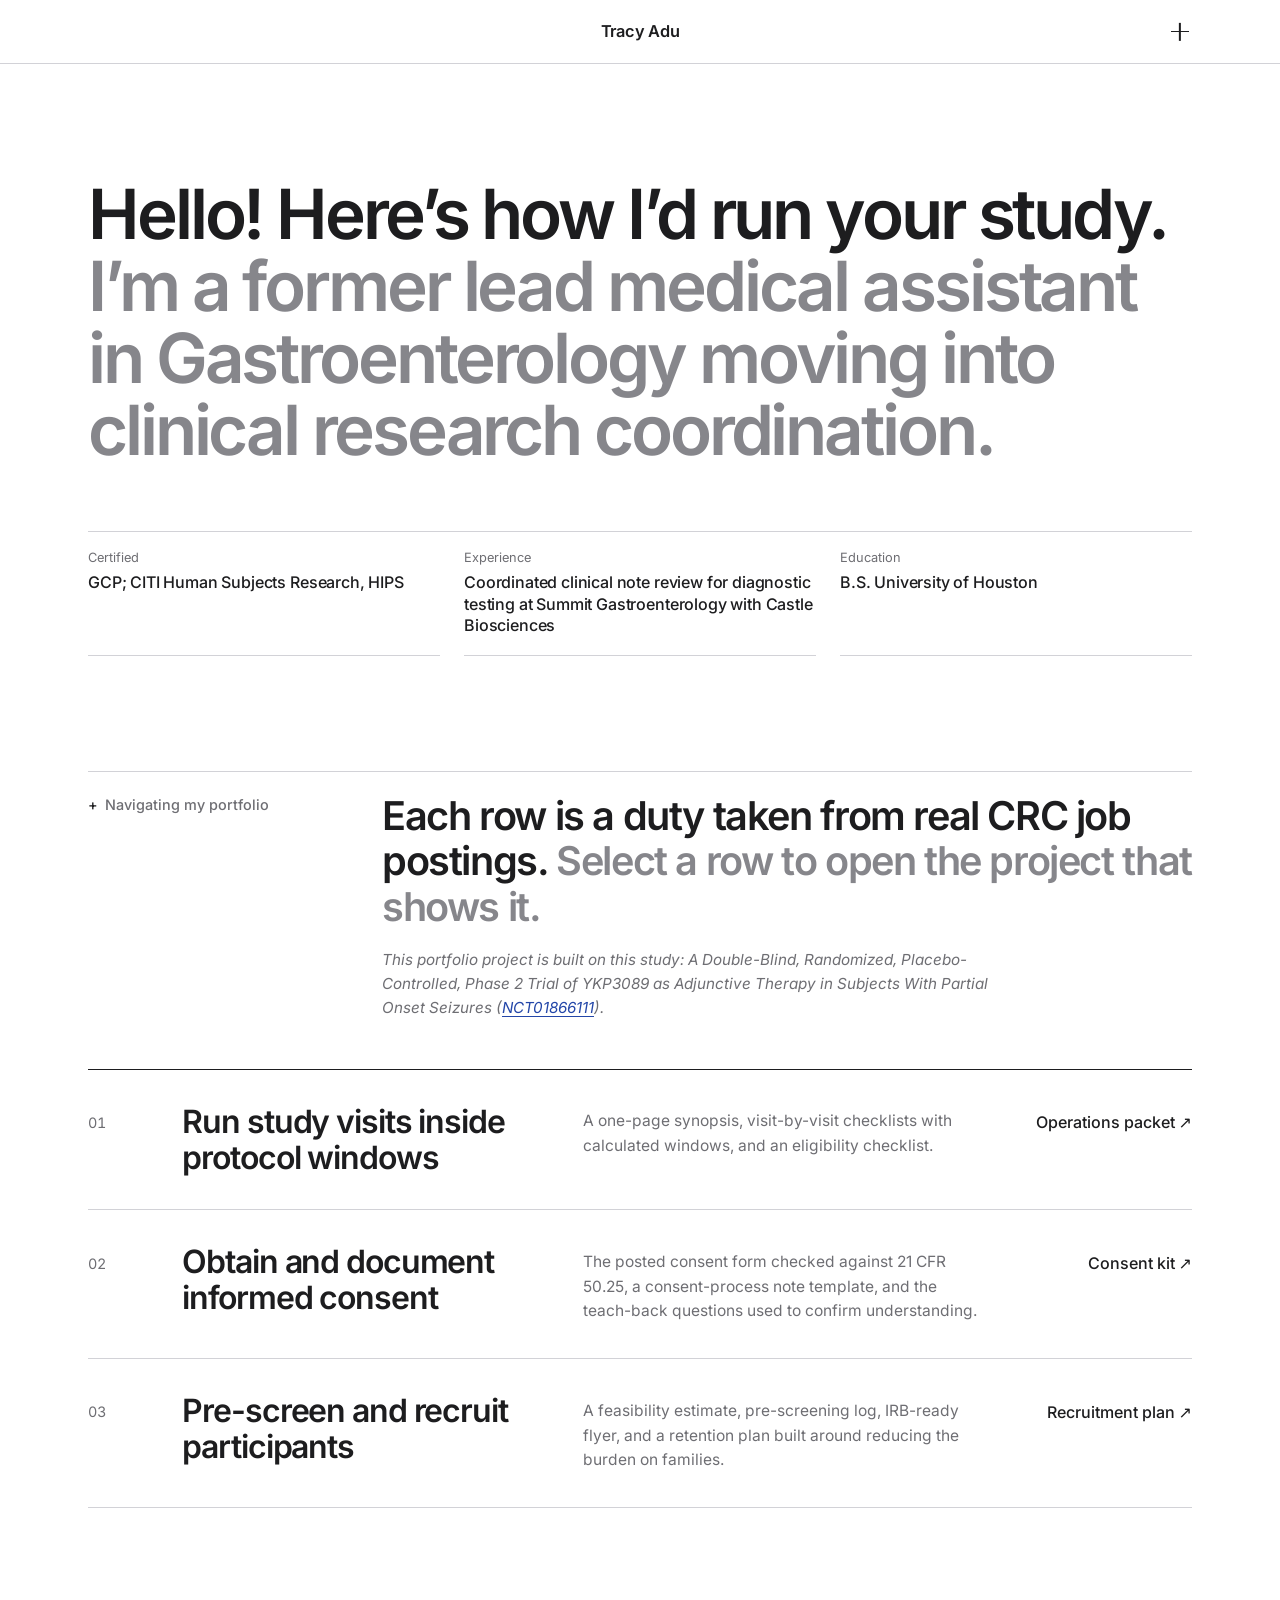
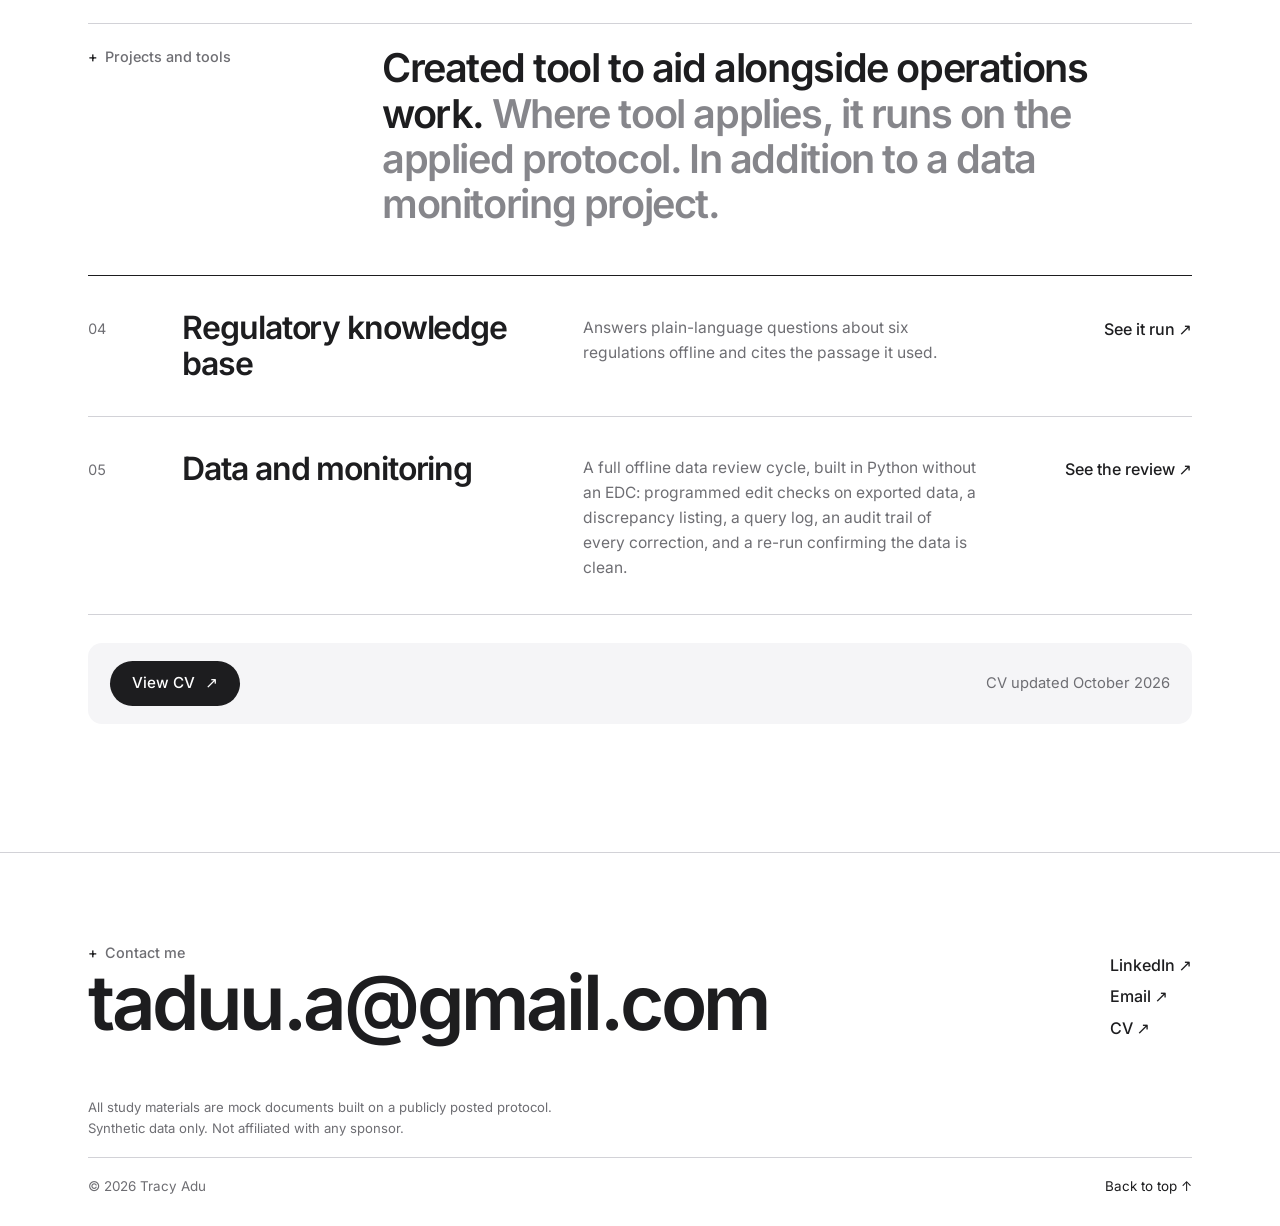
==== commit 85dd15e2: "Copy edits, remove location, update data review page and edit check script" ====
--- a/index.html
+++ b/index.html
@@ -14,7 +14,7 @@
 </head>
 <body id="top">
 <header class="site-header"><div class="wrap">
-  <span class="hd-left">New York, NY</span>
+  <span class="hd-left"></span>
   <a class="hd-name" href="index.html">Tracy Adu</a>
   <button class="menu-btn" type="button" aria-expanded="false" aria-controls="menu" aria-label="Open menu"></button>
 </div></header>
@@ -29,11 +29,10 @@
 <main><div class="wrap">
 <section class="hero">
   <div class="statement statement--xl"><h1>Hello! Here’s how I’d run your study.</h1> <p>I’m a former lead medical assistant in Gastroenterology moving into clinical research coordination.</p></div>
-  <dl class="meta">
+  <dl class="meta meta--3">
     <div><dt>Certified</dt><dd>GCP; CITI Human Subjects Research, HIPS</dd></div>
-    <div><dt>Experience</dt><dd>Clinical note review for diagnostic testing, Castle Biosciences</dd></div>
+    <div><dt>Experience</dt><dd>Coordinated clinical note review for diagnostic testing at Summit Gastroenterology with Castle Biosciences</dd></div>
     <div><dt>Education</dt><dd>B.S. University of Houston</dd></div>
-    <div><dt>Location</dt><dd>New York, NY</dd></div>
   </dl>
 </section>
 
@@ -71,7 +70,7 @@
     <div class="foot-links"><a href="https://www.linkedin.com/in/tracy-adu" target="_blank" rel="noopener">LinkedIn ↗</a><a href="mailto:taduu.a@gmail.com">Email ↗</a><a href="cv.html">CV ↗</a></div>
   </div>
   <p class="foot-note">All study materials are mock documents built on a publicly posted protocol. Synthetic data only. Not affiliated with any sponsor.</p>
-  <div class="foot-row"><span>© 2026 Tracy Adu</span><span id="clock">New York, NY</span><a href="#top">Back to top ↑</a></div>
+  <div class="foot-row"><span>© 2026 Tracy Adu</span><a href="#top">Back to top ↑</a></div>
 </div></footer>
 <script src="site.js" defer></script>
 </body>
--- a/styles.css
+++ b/styles.css
@@ -113,6 +113,7 @@
 
 /* Fact strip under page titles */
 .meta{display:grid;grid-template-columns:repeat(4,minmax(0,1fr));column-gap:24px;border-top:1px solid var(--line);margin-top:clamp(36px,5vw,64px)}
+.meta--3{grid-template-columns:repeat(3,minmax(0,1fr))}
 .meta>div{padding:16px 0 18px;border-bottom:1px solid var(--line)}
 .meta dt{font-size:.8rem;color:var(--muted)}
 .meta dd{font-size:1rem;line-height:1.35;margin-top:4px;font-weight:500;letter-spacing:-.01em}
